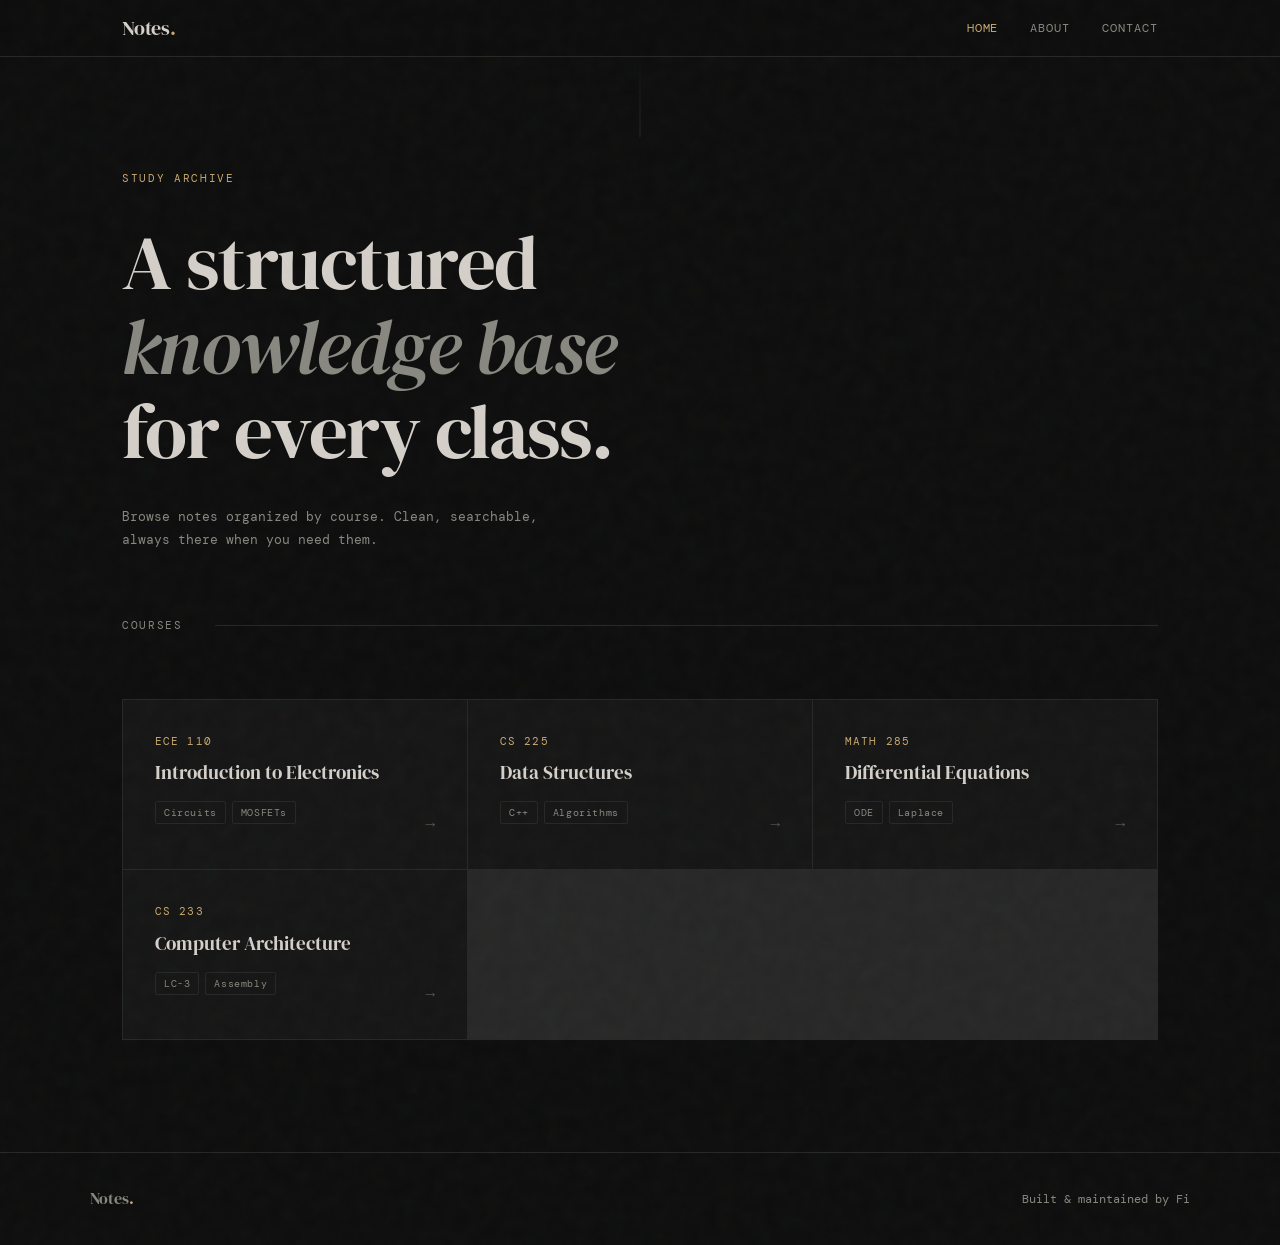
==== index.html @ 1385a230 "Initial commit" ====
<!DOCTYPE html>
<html lang="en">
<head>
  <meta charset="UTF-8" />
  <meta name="viewport" content="width=device-width, initial-scale=1.0" />
  <title>Study Notes</title>
  <link rel="stylesheet" href="css/style.css" />
  <link rel="stylesheet" href="css/responsive.css" />
  <link rel="preconnect" href="https://fonts.googleapis.com" />
  <link href="https://fonts.googleapis.com/css2?family=DM+Serif+Display:ital@0;1&family=DM+Mono:wght@300;400;500&display=swap" rel="stylesheet" />
</head>
<body>

  <div class="grain"></div>

  <header class="site-header">
    <nav class="nav">
      <a href="index.html" class="nav-logo">Notes<span class="accent">.</span></a>
      <ul class="nav-links">
        <li><a href="index.html" class="active">Home</a></li>
        <li><a href="about.html">About</a></li>
        <li><a href="contact.html">Contact</a></li>
      </ul>
    </nav>
  </header>

  <main>
    <section class="hero">
      <div class="hero-label">Study Archive</div>
      <h1 class="hero-title">A structured<br /><em>knowledge base</em><br />for every class.</h1>
      <p class="hero-sub">Browse notes organized by course. Clean, searchable, always there when you need them.</p>
    </section>

    <section class="courses" id="courses">
      <div class="section-header">
        <span class="section-label">Courses</span>
        <div class="divider-line"></div>
      </div>

      <div class="course-grid">

        <a href="notes/ece110/index.html" class="course-card">
          <div class="course-code">ECE 110</div>
          <div class="course-name">Introduction to Electronics</div>
          <div class="course-meta">
            <span class="tag">Circuits</span>
            <span class="tag">MOSFETs</span>
          </div>
          <div class="course-arrow">→</div>
        </a>

        <a href="notes/cs225/index.html" class="course-card">
          <div class="course-code">CS 225</div>
          <div class="course-name">Data Structures</div>
          <div class="course-meta">
            <span class="tag">C++</span>
            <span class="tag">Algorithms</span>
          </div>
          <div class="course-arrow">→</div>
        </a>

        <a href="notes/math285/index.html" class="course-card">
          <div class="course-code">MATH 285</div>
          <div class="course-name">Differential Equations</div>
          <div class="course-meta">
            <span class="tag">ODE</span>
            <span class="tag">Laplace</span>
          </div>
          <div class="course-arrow">→</div>
        </a>

        <a href="notes/cs233/index.html" class="course-card">
          <div class="course-code">CS 233</div>
          <div class="course-name">Computer Architecture</div>
          <div class="course-meta">
            <span class="tag">LC-3</span>
            <span class="tag">Assembly</span>
          </div>
          <div class="course-arrow">→</div>
        </a>

        <!-- Add more cards here following the same pattern -->

      </div>
    </section>
  </main>

  <footer class="site-footer">
    <div class="footer-inner">
      <span class="footer-logo">Notes<span class="accent">.</span></span>
      <span class="footer-copy">Built & maintained by Fi</span>
    </div>
  </footer>

  <script src="js/script.js"></script>
</body>
</html>
---- css/style.css ----
/* ─────────────────────────────────────────
   TOKENS & RESET
───────────────────────────────────────── */
:root {
  --bg:        #0e0e0e;
  --surface:   #161616;
  --border:    #272727;
  --muted:     #555555;
  --text:      #d4cfc9;
  --text-dim:  #888880;
  --accent:    #c8a96e;       /* warm gold – single accent */
  --accent-dim:#7a6540;

  --ff-display: 'DM Serif Display', Georgia, serif;
  --ff-mono:    'DM Mono', 'Courier New', monospace;

  --space-xs:  0.5rem;
  --space-sm:  1rem;
  --space-md:  2rem;
  --space-lg:  4rem;
  --space-xl:  7rem;

  --radius:    4px;
  --transition: 220ms cubic-bezier(0.25, 0.46, 0.45, 0.94);
}

*, *::before, *::after { box-sizing: border-box; margin: 0; padding: 0; }

html { scroll-behavior: smooth; }

body {
  background-color: var(--bg);
  color: var(--text);
  font-family: var(--ff-mono);
  font-size: 14px;
  line-height: 1.7;
  min-height: 100vh;
  overflow-x: hidden;
}

a { color: inherit; text-decoration: none; }
ul { list-style: none; }

/* ─────────────────────────────────────────
   GRAIN OVERLAY
───────────────────────────────────────── */
.grain {
  pointer-events: none;
  position: fixed;
  inset: -200%;
  width: 400%;
  height: 400%;
  background-image: url("data:image/svg+xml,%3Csvg viewBox='0 0 256 256' xmlns='http://www.w3.org/2000/svg'%3E%3Cfilter id='noise'%3E%3CfeTurbulence type='fractalNoise' baseFrequency='0.9' numOctaves='4' stitchTiles='stitch'/%3E%3C/filter%3E%3Crect width='100%25' height='100%25' filter='url(%23noise)' opacity='1'/%3E%3C/svg%3E");
  opacity: 0.028;
  z-index: 999;
}

/* ─────────────────────────────────────────
   HEADER & NAV
───────────────────────────────────────── */
.site-header {
  position: sticky;
  top: 0;
  z-index: 100;
  border-bottom: 1px solid var(--border);
  background: rgba(14,14,14,0.88);
  backdrop-filter: blur(12px);
  -webkit-backdrop-filter: blur(12px);
}

.nav {
  max-width: 1100px;
  margin: 0 auto;
  padding: 0 var(--space-md);
  height: 56px;
  display: flex;
  align-items: center;
  justify-content: space-between;
}

.nav-logo {
  font-family: var(--ff-display);
  font-size: 1.25rem;
  letter-spacing: -0.01em;
  color: var(--text);
  transition: opacity var(--transition);
}
.nav-logo:hover { opacity: 0.7; }

.nav-links {
  display: flex;
  gap: var(--space-md);
}
.nav-links a {
  font-size: 12px;
  letter-spacing: 0.08em;
  text-transform: uppercase;
  color: var(--text-dim);
  transition: color var(--transition);
}
.nav-links a:hover,
.nav-links a.active { color: var(--text); }
.nav-links a.active { color: var(--accent); }

.accent { color: var(--accent); }

/* ─────────────────────────────────────────
   HERO
───────────────────────────────────────── */
.hero {
  max-width: 1100px;
  margin: 0 auto;
  padding: var(--space-xl) var(--space-md) var(--space-lg);
  position: relative;
}

.hero::before {
  content: '';
  position: absolute;
  top: 0; left: 50%;
  transform: translateX(-50%);
  width: 1px;
  height: 80px;
  background: linear-gradient(to bottom, transparent, var(--border));
}

.hero-label {
  font-size: 11px;
  letter-spacing: 0.15em;
  text-transform: uppercase;
  color: var(--accent);
  margin-bottom: var(--space-md);
  animation: fadeUp 0.6s ease both;
}

.hero-title {
  font-family: var(--ff-display);
  font-size: clamp(2.6rem, 6vw, 4.8rem);
  font-weight: 400;
  line-height: 1.1;
  letter-spacing: -0.02em;
  color: var(--text);
  max-width: 700px;
  animation: fadeUp 0.6s 0.1s ease both;
}

.hero-title em {
  font-style: italic;
  color: var(--text-dim);
}

.hero-sub {
  margin-top: var(--space-md);
  color: var(--text-dim);
  max-width: 420px;
  font-size: 13px;
  line-height: 1.8;
  animation: fadeUp 0.6s 0.2s ease both;
}

/* ─────────────────────────────────────────
   COURSES SECTION
───────────────────────────────────────── */
.courses {
  max-width: 1100px;
  margin: 0 auto;
  padding: 0 var(--space-md) var(--space-xl);
}

.section-header {
  display: flex;
  align-items: center;
  gap: var(--space-md);
  margin-bottom: var(--space-lg);
}

.section-label {
  font-size: 11px;
  letter-spacing: 0.15em;
  text-transform: uppercase;
  color: var(--text-dim);
  white-space: nowrap;
}

.divider-line {
  flex: 1;
  height: 1px;
  background: var(--border);
}

.course-grid {
  display: grid;
  grid-template-columns: repeat(auto-fill, minmax(260px, 1fr));
  gap: 1px;
  background: var(--border);
  border: 1px solid var(--border);
}

.course-card {
  background: var(--surface);
  padding: var(--space-md) var(--space-md) calc(var(--space-md) * 1.4);
  display: flex;
  flex-direction: column;
  gap: var(--space-xs);
  position: relative;
  transition: background var(--transition);
  cursor: pointer;
  overflow: hidden;
}

.course-card::after {
  content: '';
  position: absolute;
  bottom: 0; left: 0;
  width: 100%; height: 2px;
  background: var(--accent);
  transform: scaleX(0);
  transform-origin: left;
  transition: transform var(--transition);
}

.course-card:hover { background: #1c1c1c; }
.course-card:hover::after { transform: scaleX(1); }

.course-code {
  font-size: 11px;
  letter-spacing: 0.1em;
  color: var(--accent);
  text-transform: uppercase;
}

.course-name {
  font-family: var(--ff-display);
  font-size: 1.2rem;
  font-weight: 400;
  line-height: 1.3;
  color: var(--text);
  margin-top: 2px;
}

.course-meta {
  display: flex;
  flex-wrap: wrap;
  gap: 6px;
  margin-top: var(--space-xs);
}

.tag {
  font-size: 10px;
  letter-spacing: 0.06em;
  color: var(--text-dim);
  border: 1px solid var(--border);
  padding: 2px 8px;
  border-radius: 2px;
}

.course-arrow {
  position: absolute;
  bottom: var(--space-md);
  right: var(--space-md);
  font-size: 1rem;
  color: var(--muted);
  transition: color var(--transition), transform var(--transition);
}
.course-card:hover .course-arrow {
  color: var(--accent);
  transform: translateX(4px);
}

/* ─────────────────────────────────────────
   NOTES PAGE LAYOUT  (notes/*/index.html)
───────────────────────────────────────── */
.notes-hero {
  max-width: 1100px;
  margin: 0 auto;
  padding: var(--space-lg) var(--space-md) var(--space-md);
  border-bottom: 1px solid var(--border);
}

.back-link {
  font-size: 11px;
  letter-spacing: 0.1em;
  text-transform: uppercase;
  color: var(--text-dim);
  display: inline-flex;
  align-items: center;
  gap: 6px;
  margin-bottom: var(--space-md);
  transition: color var(--transition);
}
.back-link:hover { color: var(--accent); }

.notes-layout {
  max-width: 1100px;
  margin: 0 auto;
  padding: var(--space-lg) var(--space-md);
  display: grid;
  grid-template-columns: 220px 1fr;
  gap: var(--space-lg);
  align-items: start;
}

.notes-sidebar {
  position: sticky;
  top: 72px;
}

.sidebar-title {
  font-size: 11px;
  letter-spacing: 0.12em;
  text-transform: uppercase;
  color: var(--text-dim);
  margin-bottom: var(--space-sm);
}

.sidebar-nav {
  display: flex;
  flex-direction: column;
  gap: 2px;
}

.sidebar-nav a {
  font-size: 13px;
  color: var(--text-dim);
  padding: 6px 10px;
  border-left: 2px solid transparent;
  transition: color var(--transition), border-color var(--transition);
}
.sidebar-nav a:hover { color: var(--text); border-color: var(--border); }
.sidebar-nav a.active { color: var(--accent); border-color: var(--accent); }

.notes-content h1 {
  font-family: var(--ff-display);
  font-size: 2.2rem;
  font-weight: 400;
  line-height: 1.2;
  margin-bottom: var(--space-md);
}

.notes-content h2 {
  font-family: var(--ff-display);
  font-size: 1.4rem;
  font-weight: 400;
  color: var(--text);
  margin: var(--space-lg) 0 var(--space-sm);
  padding-bottom: var(--space-xs);
  border-bottom: 1px solid var(--border);
}

.notes-content h3 {
  font-size: 12px;
  letter-spacing: 0.1em;
  text-transform: uppercase;
  color: var(--accent);
  margin: var(--space-md) 0 var(--space-xs);
}

.notes-content p {
  color: var(--text-dim);
  margin-bottom: var(--space-sm);
  max-width: 65ch;
  line-height: 1.9;
}

.notes-content code {
  background: #1e1e1e;
  border: 1px solid var(--border);
  padding: 2px 6px;
  border-radius: 3px;
  font-size: 12px;
  color: var(--accent);
}

.notes-content pre {
  background: #141414;
  border: 1px solid var(--border);
  padding: var(--space-md);
  border-radius: var(--radius);
  overflow-x: auto;
  margin: var(--space-sm) 0 var(--space-md);
}

.notes-content pre code {
  background: none;
  border: none;
  padding: 0;
  color: var(--text);
}

.notes-content ul,
.notes-content ol {
  list-style: none;
  padding: 0;
  margin-bottom: var(--space-sm);
}

.notes-content li {
  position: relative;
  padding-left: 1.2rem;
  color: var(--text-dim);
  margin-bottom: 4px;
}

.notes-content li::before {
  content: '—';
  position: absolute;
  left: 0;
  color: var(--muted);
}

/* ─────────────────────────────────────────
   ABOUT & CONTACT PAGES
───────────────────────────────────────── */
.page-hero {
  max-width: 800px;
  margin: 0 auto;
  padding: var(--space-xl) var(--space-md) var(--space-lg);
}

.page-body {
  max-width: 800px;
  margin: 0 auto;
  padding: 0 var(--space-md) var(--space-xl);
  color: var(--text-dim);
  line-height: 1.9;
}

.page-body p { margin-bottom: var(--space-md); max-width: 60ch; }
.page-body a { color: var(--accent); border-bottom: 1px solid var(--accent-dim); transition: border-color var(--transition); }
.page-body a:hover { border-color: var(--accent); }

/* contact form */
.contact-form {
  display: flex;
  flex-direction: column;
  gap: var(--space-sm);
  margin-top: var(--space-md);
  max-width: 480px;
}

.form-group {
  display: flex;
  flex-direction: column;
  gap: 6px;
}

.form-group label {
  font-size: 11px;
  letter-spacing: 0.1em;
  text-transform: uppercase;
  color: var(--text-dim);
}

.form-group input,
.form-group textarea {
  background: var(--surface);
  border: 1px solid var(--border);
  color: var(--text);
  font-family: var(--ff-mono);
  font-size: 13px;
  padding: 10px 14px;
  border-radius: var(--radius);
  outline: none;
  transition: border-color var(--transition);
  resize: vertical;
}
.form-group input:focus,
.form-group textarea:focus { border-color: var(--accent-dim); }

.btn {
  display: inline-flex;
  align-items: center;
  gap: 8px;
  background: transparent;
  border: 1px solid var(--accent-dim);
  color: var(--accent);
  font-family: var(--ff-mono);
  font-size: 12px;
  letter-spacing: 0.08em;
  text-transform: uppercase;
  padding: 10px 20px;
  cursor: pointer;
  border-radius: var(--radius);
  transition: background var(--transition), border-color var(--transition);
  align-self: flex-start;
}
.btn:hover { background: rgba(200,169,110,0.06); border-color: var(--accent); }

/* ─────────────────────────────────────────
   FOOTER
───────────────────────────────────────── */
.site-footer {
  border-top: 1px solid var(--border);
  padding: var(--space-md);
}

.footer-inner {
  max-width: 1100px;
  margin: 0 auto;
  display: flex;
  justify-content: space-between;
  align-items: center;
  font-size: 12px;
  color: var(--text-dim);
}

.footer-logo {
  font-family: var(--ff-display);
  font-size: 1rem;
}

/* ─────────────────────────────────────────
   ANIMATIONS
───────────────────────────────────────── */
@keyframes fadeUp {
  from { opacity: 0; transform: translateY(16px); }
  to   { opacity: 1; transform: translateY(0); }
}
---- css/responsive.css ----
/* ─────────────────────────────────────────
   RESPONSIVE — mobile-first breakpoints
───────────────────────────────────────── */

/* Tablet — ≤ 768px */
@media (max-width: 768px) {
  .hero {
    padding-top: 4rem;
  }

  .hero-title {
    font-size: clamp(2rem, 8vw, 3rem);
  }

  .course-grid {
    grid-template-columns: 1fr;
  }

  /* Notes layout: collapse sidebar above content */
  .notes-layout {
    grid-template-columns: 1fr;
    gap: 2rem;
  }

  .notes-sidebar {
    position: static;
    border-bottom: 1px solid var(--border);
    padding-bottom: 1.5rem;
  }

  .sidebar-nav {
    flex-direction: row;
    flex-wrap: wrap;
    gap: 6px;
  }

  .sidebar-nav a {
    border-left: none;
    border-bottom: 2px solid transparent;
    padding: 4px 8px;
  }

  .sidebar-nav a.active {
    border-left: none;
    border-bottom-color: var(--accent);
  }
}

/* Mobile — ≤ 480px */
@media (max-width: 480px) {
  :root {
    --space-md: 1.25rem;
    --space-lg: 2.5rem;
    --space-xl: 4rem;
  }

  .nav {
    padding: 0 1rem;
  }

  .nav-links {
    gap: 1rem;
  }

  .footer-inner {
    flex-direction: column;
    gap: 0.5rem;
    text-align: center;
  }

  .course-card {
    padding: 1.25rem;
  }
}
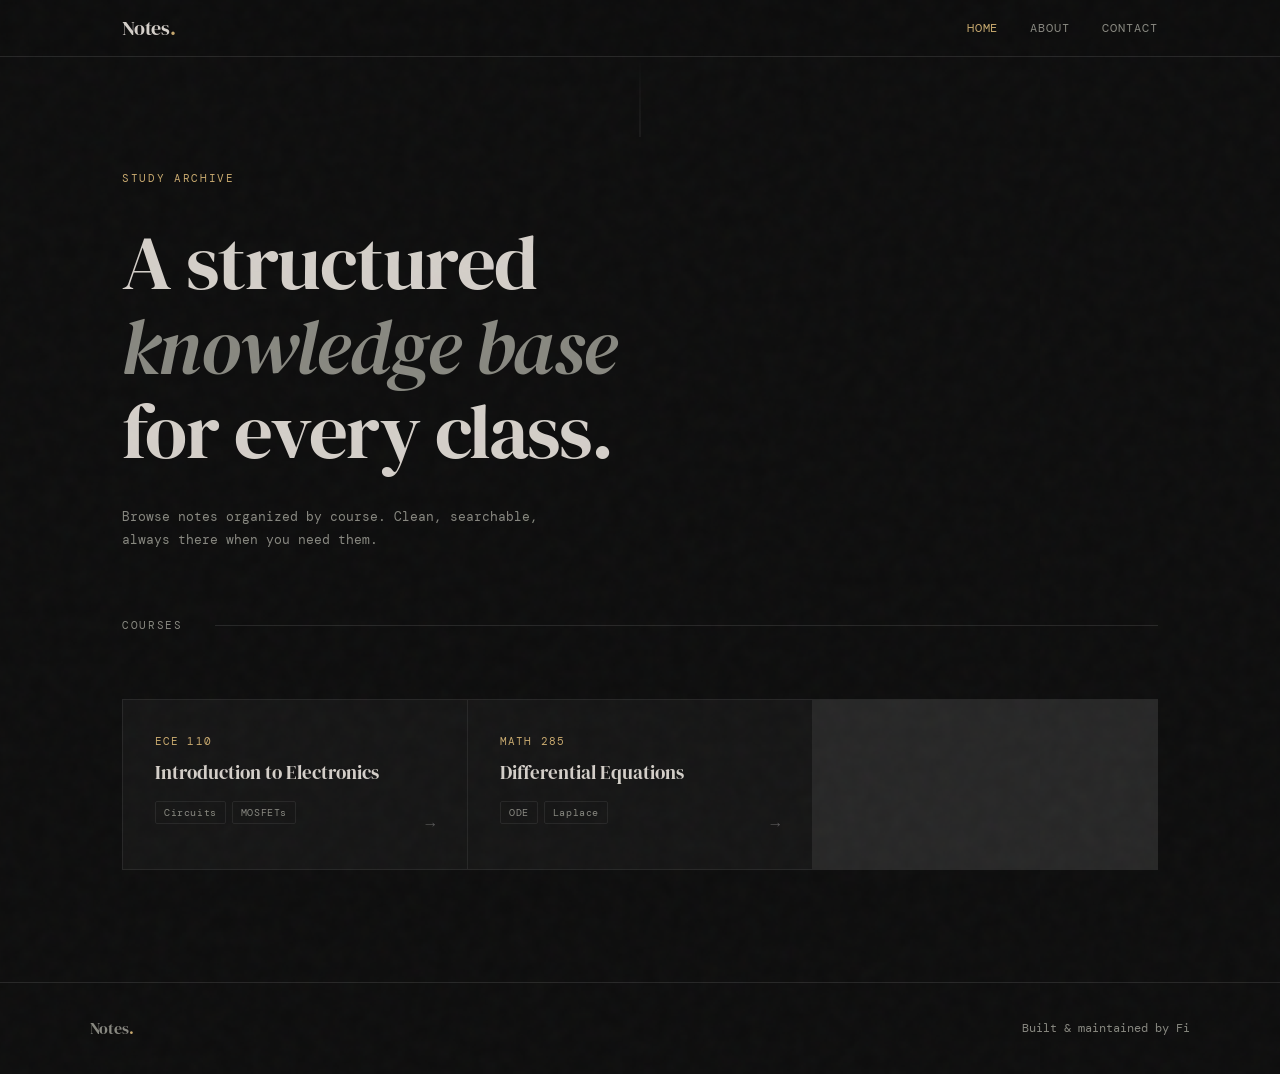
==== commit aa9bf9ee: "added a portion of math notes" ====
--- a/index.html
+++ b/index.html
@@ -48,16 +48,7 @@
           </div>
           <div class="course-arrow">→</div>
         </a>
-
-        <a href="notes/cs225/index.html" class="course-card">
-          <div class="course-code">CS 225</div>
-          <div class="course-name">Data Structures</div>
-          <div class="course-meta">
-            <span class="tag">C++</span>
-            <span class="tag">Algorithms</span>
-          </div>
-          <div class="course-arrow">→</div>
-        </a>
+        
 
         <a href="notes/math285/index.html" class="course-card">
           <div class="course-code">MATH 285</div>
@@ -65,16 +56,6 @@
           <div class="course-meta">
             <span class="tag">ODE</span>
             <span class="tag">Laplace</span>
-          </div>
-          <div class="course-arrow">→</div>
-        </a>
-
-        <a href="notes/cs233/index.html" class="course-card">
-          <div class="course-code">CS 233</div>
-          <div class="course-name">Computer Architecture</div>
-          <div class="course-meta">
-            <span class="tag">LC-3</span>
-            <span class="tag">Assembly</span>
           </div>
           <div class="course-arrow">→</div>
         </a>
--- a/css/style.css
+++ b/css/style.css
@@ -268,7 +268,7 @@
 }
 
 /* ─────────────────────────────────────────
-   NOTES PAGE LAYOUT  (notes/*/index.html)
+   NOTES PAGE LAYOUT  (notes/index.html)
 ───────────────────────────────────────── */
 .notes-hero {
   max-width: 1100px;
@@ -360,6 +360,43 @@
   margin-bottom: var(--space-sm);
   max-width: 65ch;
   line-height: 1.9;
+}
+
+.notes-content blockquote {
+  border-left: 3px solid var(--accent);
+  padding: 0.8rem 1rem;
+  margin: var(--space-md) 0;
+  color: var(--text-dim);
+  background: rgba(255, 255, 255, 0.04);
+  font-style: italic;
+}
+
+.notes-content blockquote p {
+  margin: 0;
+}
+
+.notes-content table,
+.md-section table {
+  width: 100%;
+  border-collapse: collapse;
+  margin: var(--space-md) 0;
+  overflow: auto;
+}
+
+.notes-content th,
+.notes-content td,
+.md-section th,
+.md-section td {
+  border: 1px solid var(--border);
+  padding: 0.6rem 0.8rem;
+  text-align: left;
+  color: var(--text-dim);
+}
+
+.notes-content th,
+.md-section th {
+  background: rgba(255, 255, 255, 0.06);
+  color: var(--text);
 }
 
 .notes-content code {
@@ -387,26 +424,77 @@
   color: var(--text);
 }
 
-.notes-content ul,
-.notes-content ol {
+.notes-content ul {
   list-style: none;
   padding: 0;
   margin-bottom: var(--space-sm);
 }
 
-.notes-content li {
+.notes-content ol {
+  list-style: none;
+  counter-reset: markdown-ol;
+  padding-left: 1.2rem;
+  margin-bottom: var(--space-sm);
+}
+
+.notes-content ul li,
+.notes-content ol li {
   position: relative;
-  padding-left: 1.2rem;
+  padding-left: 1.4rem;
   color: var(--text-dim);
   margin-bottom: 4px;
 }
 
-.notes-content li::before {
+.notes-content ul li::before {
   content: '—';
   position: absolute;
   left: 0;
   color: var(--muted);
 }
+
+.notes-content ol li::before {
+  counter-increment: markdown-ol;
+  content: counter(markdown-ol) '.';
+  position: absolute;
+  left: 0;
+  color: var(--muted);
+}
+
+/* Markdown rendered content */
+.md-section { margin-bottom: var(--space-lg); }
+.md-section h2 { /* already styled via .notes-content h2 */ }
+.md-section p  { color: var(--text-dim); max-width: 65ch; line-height: 1.9; }
+.md-section ul {
+  list-style: none;
+  padding: 0;
+}
+.md-section ol {
+  counter-reset: markdown-ol;
+  padding-left: 1.2rem;
+}
+.md-section ul li,
+.md-section ol li {
+  position: relative;
+  padding-left: 1.4rem;
+  color: var(--text-dim);
+  margin-bottom: 4px;
+}
+.md-section ul li::before {
+  content: '—';
+  position: absolute;
+  left: 0;
+  color: var(--muted);
+}
+.md-section ol li::before {
+  counter-increment: markdown-ol;
+  content: counter(markdown-ol) '.';
+  position: absolute;
+  left: 0;
+  color: var(--muted);
+}
+.md-section pre { background: #141414; border: 1px solid var(--border); padding: var(--space-md); border-radius: var(--radius); overflow-x: auto; margin: var(--space-sm) 0; }
+.md-section code { background: #1e1e1e; border: 1px solid var(--border); padding: 2px 6px; border-radius: 3px; font-size: 12px; color: var(--accent); }
+.md-section pre code { background: none; border: none; padding: 0; color: var(--text); }
 
 /* ─────────────────────────────────────────
    ABOUT & CONTACT PAGES
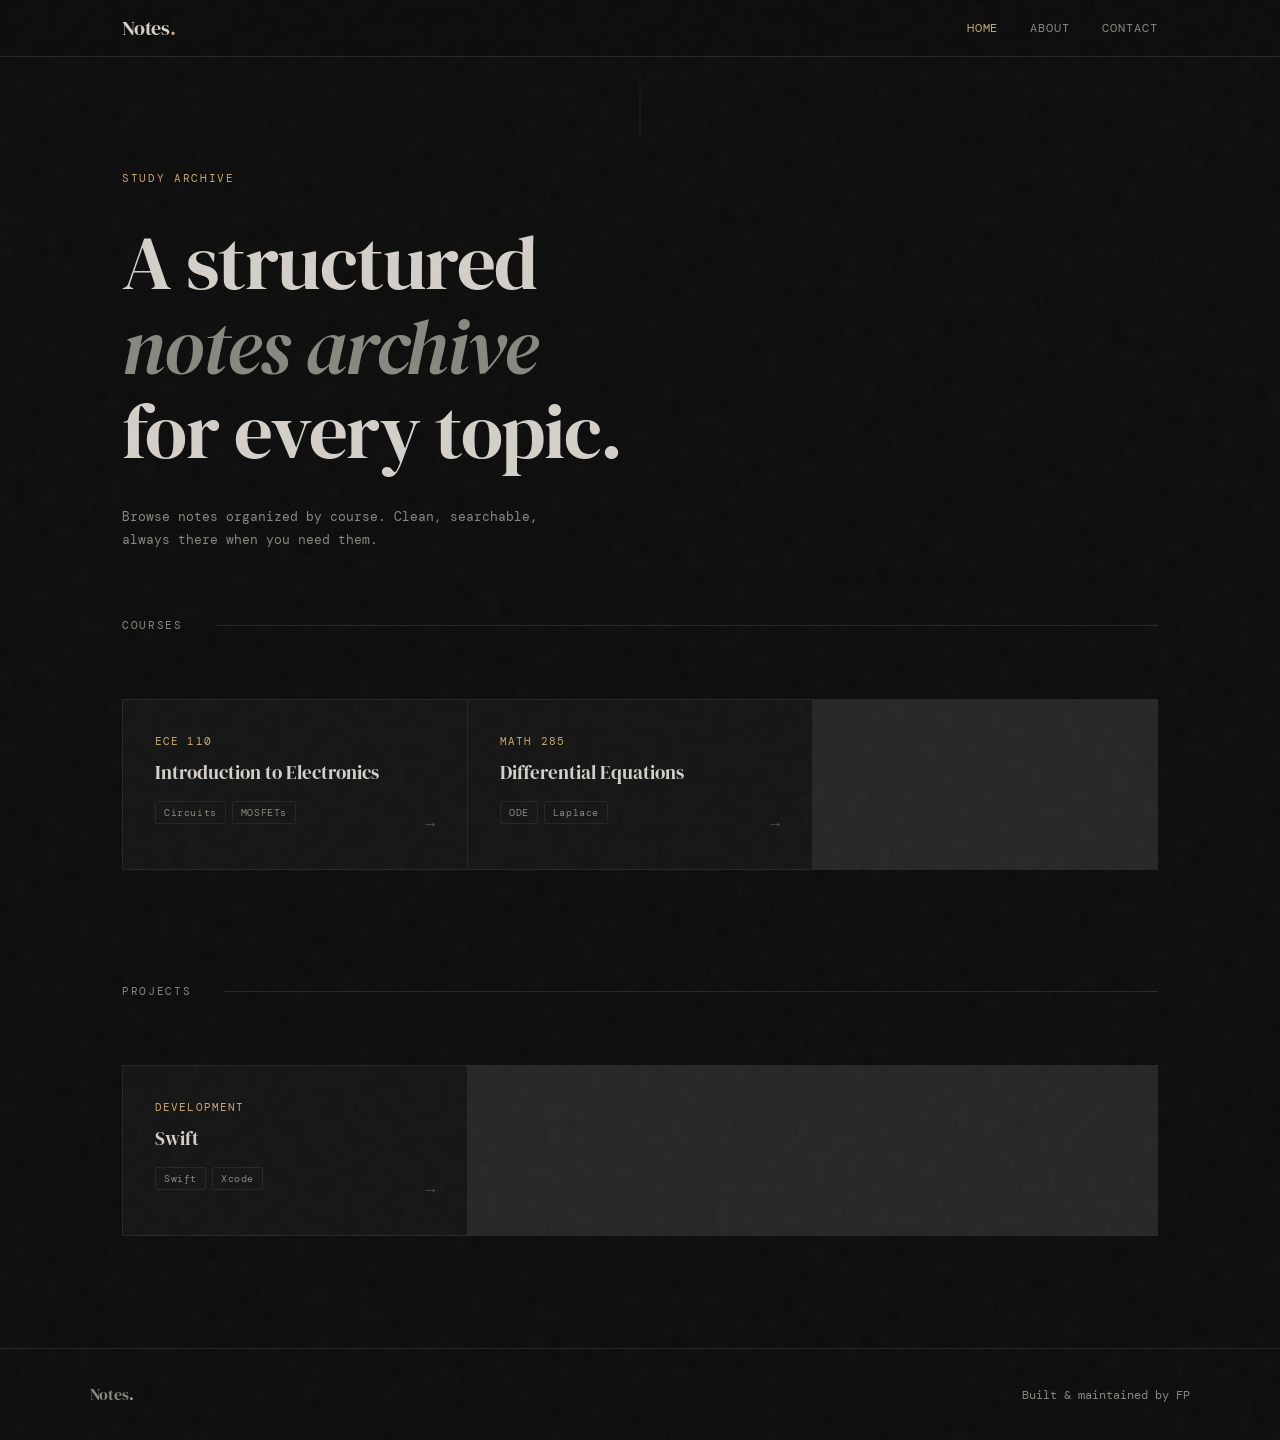
==== commit 11198cff: "added project section" ====
--- a/index.html
+++ b/index.html
@@ -27,7 +27,7 @@
   <main>
     <section class="hero">
       <div class="hero-label">Study Archive</div>
-      <h1 class="hero-title">A structured<br /><em>knowledge base</em><br />for every class.</h1>
+      <h1 class="hero-title">A structured<br /><em>notes archive</em><br />for every topic.</h1>
       <p class="hero-sub">Browse notes organized by course. Clean, searchable, always there when you need them.</p>
     </section>
 
@@ -64,12 +64,33 @@
 
       </div>
     </section>
+
+    <section class="courses" id="projects">
+      <div class="section-header">
+        <span class="section-label">Projects</span>
+        <div class="divider-line"></div>
+      </div>
+
+      <div class="course-grid">
+
+        <a href="notes/projects/swift/index.html" class="course-card">
+          <div class="course-code">DEVELOPMENT</div>
+          <div class="course-name">Swift</div>
+          <div class="course-meta">
+            <span class="tag">Swift</span>
+            <span class="tag">Xcode</span>
+          </div>
+          <div class="course-arrow">→</div>
+        </a>
+
+      </div>
+    </section>
   </main>
 
   <footer class="site-footer">
     <div class="footer-inner">
       <span class="footer-logo">Notes<span class="accent">.</span></span>
-      <span class="footer-copy">Built & maintained by Fi</span>
+      <span class="footer-copy">Built & maintained by FP</span>
     </div>
   </footer>
 
